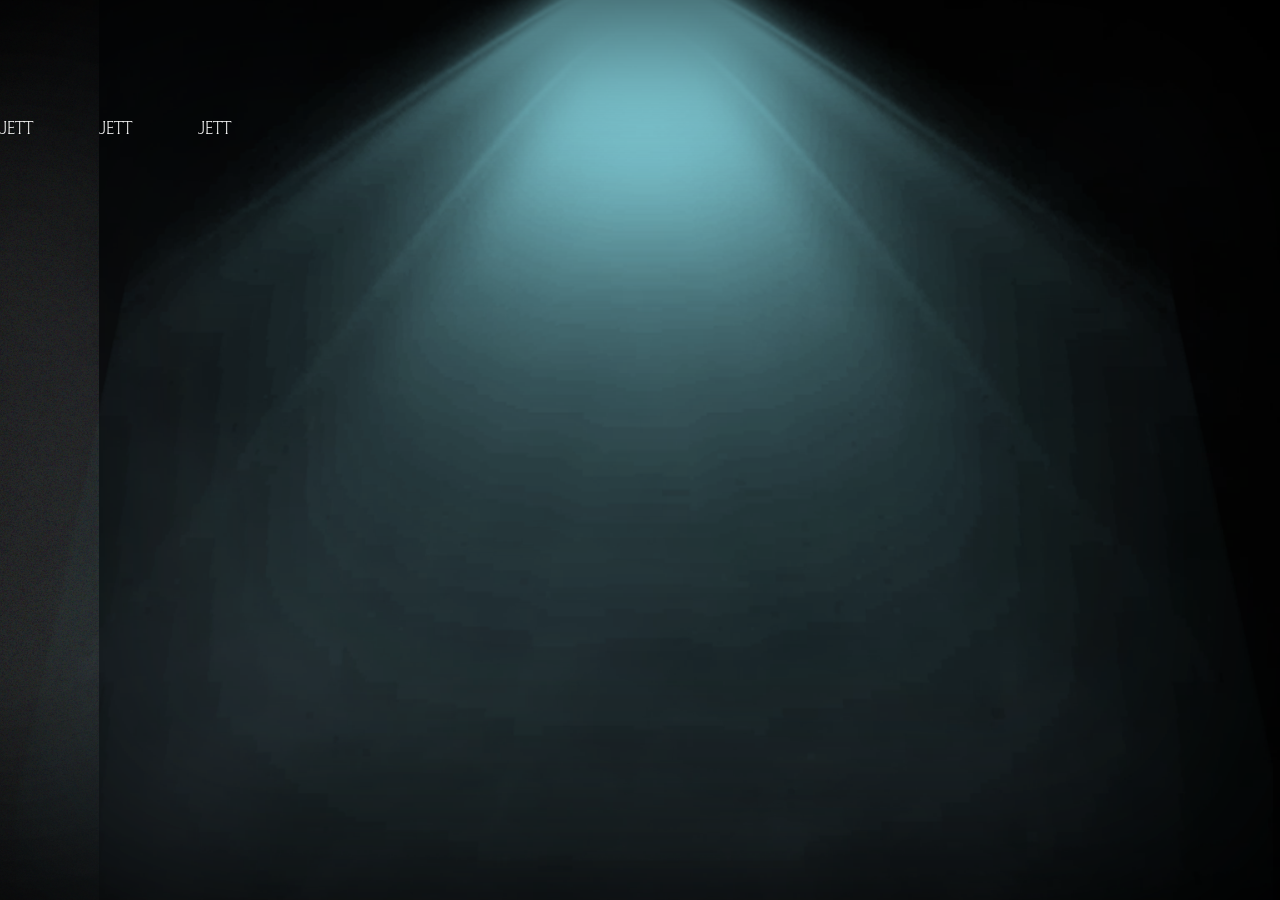
==== valorant-page.html @ 598722c2 "commit Raygard01" ====
<!DOCTYPE html>
<html lang="ru">
<head>
    <meta charset="UTF-8">
    <meta http-equiv="X-UA-Compatible" content="IE=edge">
    <meta name="viewport" content="width=device-width, initial-scale=1.0">
    <title>Godopic</title>
    <link rel="preconnect" href="https://fonts.googleapis.com">
    <link rel="preconnect" href="https://fonts.gstatic.com" crossorigin>
    <link href="https://fonts.googleapis.com/css2?family=Source+Sans+Pro:ital,wght@0,400;0,600;0,700;1,400;1,700&display=swap" rel="stylesheet">
    <link rel="stylesheet" href="assets/css/animate.css">

    <link rel="stylesheet" href="libs/bootstrap/css/bootstrap-reboot.min.css">
    <link rel="stylesheet" href="assets/libs/swiper/swiper-bundle.min.css"/>
    
    <link rel="stylesheet" href="assets/css/valorantPage.css">
    <link rel="stylesheet" href="assets/css/main.css">
</head>
<body class="body__valorant">

    <section class="showcase">
        <div class="showcase__conteint-wrapper">
            <div class="showcase__conteint">

                <div class="showcase-Slayders">

                    <div class="swiper-wrapper">

                        <div class="swiper-slide swhocase-Slayders__item">
                            <div class="showcase-Slayders__image-wrapper">
                                <div class="showcase-Slayders__image-left">
                                    <div class="showcase-Slayders__image" style="background-image: url(.//assets/img/imagesAnimation/1.png);"></div>
                                </div>
                                <div class="showcase-Slayders__image-right">
                                    <div class="showcase-Slayders__image" style="background-image: url(.//assets/img/imagesAnimation/1.png);"></div>
                                </div>
                            </div>
                            <p>Jett</p>
                        </div>

                        <div class="swiper-slide swhocase-Slayders__item">
                            <div class="showcase-Slayders__image-wrapper">
                                <div class="showcase-Slayders__image-left">
                                    <div class="showcase-Slayders__image" style="background-image: url(.//assets/img/imagesAnimation/1.png);"></div>
                                </div>
                                <div class="showcase-Slayders__image-right">
                                    <div class="showcase-Slayders__image" style="background-image: url(.//assets/img/imagesAnimation/1.png);"></div>
                                </div>
                            </div>
                            <p>Jett</p>
                        </div>

                        <div class="swiper-slide swhocase-Slayders__item">
                            <div class="showcase-Slayders__image-wrapper">
                                <div class="showcase-Slayders__image-left">
                                    <div class="showcase-Slayders__image" style="background-image: url(.//assets/img/imagesAnimation/1.png);"></div>
                                </div>
                                <div class="showcase-Slayders__image-right">
                                    <div class="showcase-Slayders__image" style="background-image: url(.//assets/img/imagesAnimation/1.png);"></div>
                                </div>
                            </div>
                            <p>Jett</p>
                        </div>

                    </div>
                </div>


            </div>
        </div>
        <video src=".//assets/video/smoke-background-optimized.mp4" id="showcase__video" class="showcase__conteint-video" autoplay loop muted></video>
    </section>


   <!--
    <div class="nextTine__Firs">
        <h1 class="nextTime__title">
            Находится в разработке
        </h1>
        <a href="index.html" class="btn__indexPage"> На Главную страницу</a>
    </div>

 <div class="slider swiper swiper-container">
        <div class="swiper-wrapper">
            <div class="cart__valorant  swiper-slide">
                <div class="wrapper__image-person">
                    <div class="background__color-cart"></div>
                    <img class="grens_color_person" src="assets/img/valorant/Valorant/Brimstone.png" alt="Brimstone">
                </div>
                <h2 class="title__name-person">Brimstone</h2>
            </div>
            <div class="cart__valorant swiper-slide">
                <div class="wrapper__image-person">
                    <div class="background__color-cart"></div>
                    <img class="grens_color_person " src="assets/img/valorant/Valorant/Viper.png" alt="Viper">
                </div>
                <h2 class="title__name-person">Viper</h2>
            </div>
            <div class="cart__valorant variants swiper-slide">
                <div class="wrapper__image-person">
                    <div class="background__color-cart"></div>
                    <img class="grens_color_person action" src="assets/img/valorant/Valorant/Omen.png" alt="Omen">
                </div>
                <h2 class="title__name-person">Omen</h2>
            </div>
            <div class="cart__valorant variants swiper-slide">
                <div class="wrapper__image-person">
                    <div class="background__color-cart"></div>
                    <img class="grens_color_person action" src="assets/img/valorant/Valorant/Killjoy.png" alt="Killjoy">
                </div>
                <h2 class="title__name-person">Killjoy</h2>
            </div>
            <div class="cart__valorant variants swiper-slide">
                <div class="wrapper__image-person">
                    <div class="background__color-cart"></div>
                    <img class="grens_color_person action" src="assets/img/valorant/Valorant/Cypher.png" alt="Cypher">
                </div>
                <h2 class="title__name-person">Cypher</h2>
            </div>
            <div class="cart__valorant variants swiper-slide">
                <div class="wrapper__image-person">
                    <div class="background__color-cart"></div>
                    <img class="grens_color_person action" src="assets/img/valorant/Valorant/Sova.png" alt="Sova">
                </div>
                <h2 class="title__name-person">Sova</h2>
            </div>
            <div class="cart__valorant variants swiper-slide">
                <div class="wrapper__image-person">
                    <div class="background__color-cart"></div>
                    <img class="grens_color_person action" src="assets/img/valorant/Valorant/Sage.png" alt="Sage">
                </div>
                <h2 class="title__name-person">Sage</h2>
            </div>
            <div class="cart__valorant variants swiper-slide">
                <div class="wrapper__image-person">
                    <div class="background__color-cart"></div>
                    <img class="grens_color_person action" src="assets/img/valorant/Valorant/Phoenix.png" alt="Phoenix">
                </div>
                <h2 class="title__name-person">Phoenix</h2>
            </div>
            <div class="cart__valorant variants swiper-slide">
                <div class="wrapper__image-person">
                    <div class="background__color-cart"></div>
                    <img class="grens_color_person action" src="assets/img/valorant/Valorant/Jett.png" alt="Jett">
                </div>
                <h2 class="title__name-person">Jett</h2>
            </div>
            <div class="cart__valorant variants swiper-slide">
                <div class="wrapper__image-person">
                    <div class="background__color-cart"></div>
                    <img class="grens_color_person action" src="assets/img/valorant/Valorant/Rayna.png" alt="Rayna">
                </div>
                <h2 class="title__name-person">Rayna</h2>
            </div>
            <div class="cart__valorant variants swiper-slide">
                <div class="wrapper__image-person">
                    <div class="background__color-cart"></div>
                    <img class="grens_color_person action" src="assets/img/valorant/Valorant/Raze.png" alt="Raze">
                </div>
                <h2 class="title__name-person">Raze</h2>
            </div>
            <div class="cart__valorant variants swiper-slide">
                <div class="wrapper__image-person">
                    <div class="background__color-cart"></div>
                    <img class="grens_color_person action" src="assets/img/valorant/Valorant/Breach.png" alt="Breach">
                </div>
                <h2 class="title__name-person">Breach</h2>
            </div>
            <div class="cart__valorant variants swiper-slide">
                <div class="wrapper__image-person">
                    <div class="background__color-cart"></div>
                    <img class="grens_color_person action" src="assets/img/valorant/Valorant/Skye.png" alt="Skye">
                </div>
                <h2 class="title__name-person">Skye</h2>
            </div>
            <div class="cart__valorant variants swiper-slide">
                <div class="wrapper__image-person">
                    <div class="background__color-cart"></div>
                    <img class="grens_color_person action" src="assets/img/valorant/Valorant/Yoru.png" alt="Yoru">
                </div>
                <h2 class="title__name-person">Yoru</h2>
            </div>
            <div class="cart__valorant variants swiper-slide">
                <div class="wrapper__image-person">
                    <div class="background__color-cart"></div>
                    <img class="grens_color_person action" src="assets/img/valorant/Valorant/Astra.png" alt="Astra">
                </div>
                <h2 class="title__name-person">Astra</h2>
            </div>
            <div class="cart__valorant variants swiper-slide">
                <div class="wrapper__image-person">
                    <div class="background__color-cart"></div>
                    <img class="grens_color_person action" src="assets/img/valorant/Valorant/KAYO.png" alt="KAY/O">
                </div>
                <h2 class="title__name-person">KAY/O</h2>
            </div>
            <div class="cart__valorant variants swiper-slide">
                <div class="wrapper__image-person">
                    <div class="background__color-cart"></div>
                    <img class="grens_color_person action" src="assets/img/valorant/Valorant/Chamber.png" alt="Chamber">
                </div>
                <h2 class="title__name-person">Chamber</h2>
            </div>
        </div>
        <div class="swiper-scrollbar"></div>
    </div>
-->


    <script src="assets/libs/swiper/swiper-bundle.min.js"></script>

    <script src="assets/js/new3dAnimation.js"></script>

</body>
</html>
---- assets/css/valorantPage.css ----
body, html {
    height: 100%;
}
.showcase::after {
    content: '';
    position: absolute;
    top: 0;
    left: 0;
    bottom: 0;
    right: 0;
    background-image: url(../img/imagesAnimation/light.png);
    background-size: cover;
    background-repeat: no-repeat;
    background-position: center -65px;
    animation: k-light 3s ease-in-out infinite;
}
.showcase {
    background-color: black;
    height: 100%;
    position: relative;
    color: #fff;
    overflow: hidden;
}
.showcase::before {
    content: '';
    width: 100%;
    height: 100%;
    position: absolute;
    z-index: 1;
    box-shadow: inset 0 0 500px #000;
}
.showcase__conteint-wrapper {
    position: absolute;
    z-index: 2;
    height: 100%;
    padding: 120px 0;
}
.showcase__conteint-wrapper::before {
    content: '';
    position: absolute;
    top: 0;
    right: 0;
    bottom: 0;
    left: 0;
    background-image: url(../img/imagesAnimation/glow.png);
    background-size: cover;
    background-repeat: no-repeat;
    background-position: center;
    animation: k-glow 1.8s ease-in-out infinite;
}
.showcase__conteint-video {
    position: absolute;
    top: 0;
    left: 0;
    width: 100%;
    height: 100%;
    object-fit: cover;
    opacity: 0.5;
}

/*.swhocase-Slayders__item {
    position: relative;
    height: calc(100vh - 240px);
}*/

/* animation*/

@keyframes k-light {
    0% {
        opacity: 0.2;
    }
    50% {
        opacity: 0.3;
    }
    100% {
        opacity: 0.2;
    }
}
@keyframes k-glow {
    0% {
        opacity: 0.6;
    }
    50% {
        opacity: 0.8;
    }
    100% {
        opacity: 0.6;
    }
}
---- assets/css/main.css ----
@font-face {
    font-family: 'Penumbra-HalfSerif';
    src: url('../font/Penumbra-HalfSerif-Std_35114.ttf');
    font-weight: normal;
}
@font-face {
    font-family: 'Penumbra-HalfSerif';
    src: url('../font/Penumbra-HalfSerif-Std-Bold_35111.ttf');
    font-weight: bold;
}
@font-face {
    font-family: 'Penumbra-HalfSerif';
    src: url('../font/Penumbra-HalfSerif-Std-Semibold_35113.ttf');
    font-weight: 700;
}
@font-face {
    font-family: 'Penumbra-HalfSerif';
    src: url('../font/Penumbra-HalfSerif-Std-Light_35112.ttf');
    font-weight: lighter
}

@font-face {
    font-family: 'VALORANT';
    src: url('../font/Valorant\ Font.ttf');
    font-weight: normal;
}

body {
    margin: 0;
    padding: 0;
    font-family: 'Penumbra-HalfSerif';
    font-weight: normal;
}

.body {
    background-color: rgb(255, 255, 255);
}

* {
    box-sizing: border-box;
}

ul, li {
   display: block;
   margin: 0;
   padding: 0;
}

h1, h2, h3, h4, h5, h6 {
    padding: 0;
    margin: 0;
}

p {
    margin: 0;
}
a {
    text-decoration: none;
    text-transform: none;
}

.btn {
    display: block;
    width: 300px;
    padding: 15px 0;
    text-align: center;
    align-items: center;
    font-size: 35px;
    font-weight: 700;
    text-decoration: none;
    color: #000;
}

.intro {
    max-height: 100vh;
    overflow: hidden;
    position: relative;
}
.intro:after {
    content: '';
    width: 100%;
    height: 100%;
    display: block;
    background-color: rgba(0, 0, 0, 0.3);
    position: absolute;
    top: 0;
    left: 0;
    z-index: 2;
}

.btn__audio {
    width: 60px;
    height: 55px;
    background-color: rgba(255, 255, 255, 0.1);
    position: absolute;
    z-index: 3;
    top: 90%;
}
.btn__audio:before {
    content: '';
    width: 50px;
    height: 50px;
    background: url('../img/icon/room-sound.png') no-repeat;
    position: absolute;
    top: 0;
    left: 3px;
}

.video {
    position: relative;
    padding-bottom: 42.25%;
    z-index: 1;
}

.video__media {
    width: 100%;
    height: auto;
    position: absolute;
    top: 0;
    left: 0;
}

.content__wrapper {
    width: 100%;
    height: 126px;
}
.preloyder {
    position: fixed;
    left: 0;
    top: 0;
    width: 100%;
    height: 100%;
    background: black;
    z-index: 70;
    transition: 1s all;
    opacity: 1;
    visibility: visible;
}
.loader {
    width: 75px;
    height: 75px;
    border: 10px solid rgb(192, 131, 0, 0.9);
    border-radius: 50%;
    border-top-color: #ffa600;
    position: fixed;
    left: 50px;
    bottom: 17px;
    animation: 2s spin infinite linear;
    z-index: 10;
}
@keyframes spin {
    from {
        transform: rotate(0deg);
    }
    to {
        transform: rotate(360deg);
    }
}
.done {
    opacity: 0;
    visibility: hidden;
}
.video_prelot_page {
    position: relative;
    padding-bottom: 42.25%;
}
.perlod_video {
    width: 100%;
    height: auto;
    position: absolute;
    top: 0;
    left: 0;
}

.btn__prevu {
    margin-left: auto;
    position: absolute;
    bottom: 20px;
    right: 30px;
    z-index: 5;
    background-color: cadetblue;
}

/* header */

.header {
    margin: 0;
    padding: 0;
    width: 100%;
    height: 250px;
    z-index: 1;
}


/*Valorant left page*/

.choice {
    display: flex;
}
.valorant__page {
    width: 49.5%;
    height: 100vh;
    background-color: #ece8e1;
    background: linear-gradient(336deg,  #f1f0ef, #ece8e1, #eee5d6);
    background-size: 400%;
    animation: gradient0 10s ease infinite;
    z-index: 1;
}
    
@keyframes gradient0 {
    0% {
        background-position: 0 50%;
    }
    50% {
        background-position: 100% 50%;
    }
    100% {
        background-position: 0% 50%;
    }
}

.con{
    width:1%;
    height:100vh;
    background: 
        linear-gradient(45deg, #111111 30%, transparent 20%) 0 -50px,
        linear-gradient(135deg, #111111 30%, transparent 20%) 0  -50px,
        linear-gradient(225deg, #111111 30%, transparent 20%),
        linear-gradient(315deg, #111111 30%, transparent 20%); 
    background-size: 30px 30px;
    background-color: #111111;
}

.valorant__page{
    position:relative;
    overflow:hidden;
}

.valorant__page:before{
    content:'';
    position:absolute;
    top:0; right:0;
    width:100%; 
    height:100%;
    background-color: #ff4655;
    border-right:35px solid #111111;
    
    -webkit-transform-origin:100% 100%;
    -ms-transform-origin:100% 100%;
    transform-origin:100% 100%;
    
    -webkit-transform:skewX(30deg);
    -ms-transform:skewX(30deg);
    transform:skewX(30deg);

    background: linear-gradient(336deg,  #ff5361, #7e46ff, #fc2f40);
    background-size: 400%;
    animation: gradient 10s ease infinite;
}

@keyframes gradient {
    0% {
        background-position: 0 50%;
    }
    50% {
        background-position: 100% 50%;
    }
    100% {
        background-position: 0% 50%;
    }
}

.valorant__animation-cubis {
    position: absolute;
    width: 100%;
    height: 100vh;
    background-image: url('../img/valorant/cubis.png');
    background-position: top;
    background-size: cover;
    z-index: 3;
}
.valorant__wrapper-block::before {
    content:'';
    position: absolute;
    top: 0;
    left: 0;
    width: 0;
    height: 100%;
    background: #ff21339a;
    border-radius: 0 200px 0 0;
    transition: all 1s ease;
}
.valorant__wrapper-block:hover:before {
	width: 100%;
}
.valorant__block-icons {
    position: absolute;
    top: 10px;
    left: 10px;
    width: 300px;
    height: 150px;
}
.valorant__block_icons {
    width: 100%;
    height: auto;
    z-index: 5;
}
.valorant__image-jett {
    width: 100%;
}
.valorant__wrapper-block {
    position: absolute;
    top: 280px;
    left: 15%;
    width: 500px;
    height: 700px;
    z-index: 20;
    overflow: hidden;

}
.valorant__btn {
    width: 120px;
    height: 160px;
    position: absolute;
    top: 60px;
    left: 320px;
}
.valorant__block-icon {
    position: absolute;
    top: 0;
    left: 0;
    display:block;
    background:url('../img/valorant/pq2si1uks8t41.png');
    background-size: 100% 100%;
    width:150px;
    height:150px;
    margin-left: 450px;
    border-radius:50%;
    animation:coin 0.3s infinite;;
}

@keyframes coin {
      0%   {
        width: 120px;
        margin-left:0px;
      }
      50%  {
        width: 0px;
        margin-left:60px;
      }
      100% {
        width: 120px;
        margin-left:0px;
      }
}

.valorant__block-title {
    width: 350px;
    position: absolute;
    top: 850px;
    left: 530px;
    z-index: 20;
}
.valorant__block-title::before {
    content:'';
    position: absolute;
    top: 0;
    left: -20px;
    width: 0;
    height: 100%;
    background: #ff21339a;
    border-radius: 0 50px;
    transition: all 1s ease;
}
.valorant__block-title:hover:before {
    width: 100%;
}
.valorant__block-title p {
    font-family: 'VALORANT';
    font-weight: normal;
    font-size: 60px;
    color: rgb(255, 255, 255);
}



/*Smite right page*/

.smite__page {
    position: relative;
    width: 49.5%;
    height: 100vh;
    background-color: #040b15;
    background: linear-gradient(300deg,  #071425, #112d52, #031d38);
    background-size: 400%;
    animation: gradient1 5s ease infinite;
}

    
@keyframes gradient1 {
    0% {
        background-position: 0 50%;
    }
    50% {
        background-position: 100% 50%;
    }
    100% {
        background-position: 0% 50%;
    }
}


.smite__block-logo {
    width: 450px;
    height: 200px;
    margin: 0 auto;
}

.smite__block_logo {
    width: 100%;
    height: auto;
}

.smite__btn {
    position: absolute;
    top: 280px;
    left: 29%;
    display: block;
    width: 400px;
    height: 500px;
    z-index: 20;
    transition: top 0.5s ease, left 0.5s ease, width 0.5s ease, height 0.5s ease, color 0.5s ease, box-shadow 0.5s ease;
}
.smite__btn:hover {
    width: 420px;
    height: 520px;
    top: 255px;
    left: 27.5%;
    color: rgb(253, 255, 151);
    box-shadow: rgb(255 255 255 / 64%) -2px 20px 150px;
}

.smite__block-wrapper {
    margin: 0 auto;
    border: 0.1rem solid #49422b;
}

.smite__block-image {
    width: 100%;
    height: 350px;
    overflow: hidden;
    background-image: url('../img/icon/smite_website_header.jpg');
    background-position: top;
    background-size: cover;
}

.smite__block_image {
    width: 200px;
    height: 400px;
}
.smite__block-icons {
    width: 100px;
    height: 100px;
    margin: -50px auto 0;
}
.smite__block_icons {
    width: 100px;
    height: auto;
    z-index: 2;
}
.smite__block-title {
    width: 100%;
    height: 200px;
    background: #050d1a;
    display: flex;
    justify-content: center;
    align-items: center;
    z-index: 1;
    margin-top: -50px;
}
.smite__block-title p {
    text-align: center;
    margin: 0 auto;
    font-size: 50px;
    font-weight: 700;
    text-decoration: none;
    color: #fff;
}



.title__program {
    font-size: 75px;
    color: #000;
    font-weight: bold;
    text-decoration: none;
}
.version__program {
    font-size: 35px;
    color: #000;
    margin-top: 150px;
}
.video__header {
    width: 100%;
    max-height: 250px;
    position: relative;
    z-index: 2;
}
.video__header_par {
    width: 100%;
    height: 250px;
    position: absolute;
    top: 0;
    left: 0;
    z-index: 2;
}
.body__content {
    height: 100%;
    overflow: hidden;
}
.header__smitePage {
    height: 280px;
    position: relative;
    z-index: 5;
}
.header__video-sinematiSmite {
    position: absolute;
    top: 0;
    left: 0;
    width: 100%;
    height: 100%;
    object-fit: cover;
    opacity: 0.9;
    z-index: 1;
}


/* main__unit */
.main__unit {
    overflow: hidden;
    z-index: 8;
}

.wrapper__titile-program {
    z-index: 3;
    padding: 10px 20px 0 0; 
}
.btn__back {
    position: absolute;
    width: 150px;
    height: 50px;
    padding: 8px;
    display: block;
    text-align: center;
    font-size: 20px;
    font-weight: 700;
    color: #190258;
    border: 2px solid #04f71800;
    background: linear-gradient(300deg,  #04f718, #d2e010, #e96f0a);
    transition: color 0.6s, border 0.5s;
    background-size: 250%;
    animation: gradient10 4s ease infinite;
    z-index: 10;
}

    
@keyframes gradient10 {
    0% {
        background-position: 0 50%;
    }
    50% {
        background-position: 100% 50%;
    }
    100% {
        background-position: 0% 50%;
    }
}

.btn__back:hover {
    color: #ffa600;
    border: 2px solid #c42eff;
}
.class-block-checkbox {
    padding: 5px 20px;
    display: flex;
    justify-content: space-between;
    background-color: rgb(104, 71, 10);
    border: 2px solid rgb(104, 71, 10);
    z-index: 5;
}
.button-block {
    width: 250px;
    height: 50px;
    font-family: 'Penumbra-HalfSerif';
    font-weight: normal;
    font-size: 32px;
    position: relative;
    padding: 0 0 0 55px;
    background-color: rgb(168, 103, 4);
    box-shadow: 0 2px 20px rgba(7, 5, 0, 0.308);
    border: 2px solid rgb(109, 81, 32);
    color: rgb(0, 0, 0);
    cursor: pointer;
    z-index: 9;
    transition: font-size 0.5s ease, font-weight 0.5s ease, color 0.5s ease, background-color 0.5s ease, box-shadow 0.5s ease, border 0.5s ease;
}
.button-block:hover {
    color: rgb(253, 255, 151);
    font-size: 35px;
    font-weight: bold;
    border: 2px solid rgb(19, 16, 11);
    background-color: rgb(196, 122, 12);
    box-shadow: 0 3px 20px rgba(41, 34, 4, 0.808);
}
.button-block.active {
    color: rgb(253, 255, 151);
    font-size: 35px;
    font-weight: 700;
    border: 2px solid rgb(19, 16, 11);
    background-color: rgb(196, 122, 12);
    box-shadow: 0 3px 20px rgba(41, 34, 4, 0.808);
}
.button-block__wrarior:before {
    content: '';
    width: 45px;
    height: 45px;
    background: url('../img/gods/warriors/icon/class_warrior.png') no-repeat top /cover;
    position: absolute;
    left: 3px;
    top: 1px;
}
.button-block__assassins:before {
    content: '';
    width: 45px;
    height: 45px;
    background: url('../img/gods/assassins/class_assassin.png') no-repeat top /cover;
    position: absolute;
    left: 3px;
    top: 1px;
}
.button-block__guardian:before {
    content: '';
    width: 45px;
    height: 45px;
    background: url('../img/gods/guardian/class_guardian.png') no-repeat top /cover;
    position: absolute;
    left: 3px;
    top: 1px;
}
.button-block__mage:before {
    content: '';
    width: 45px;
    height: 45px;
    background: url('../img/gods/magic/class_mage.png') no-repeat top /cover;
    position: absolute;
    left: 3px;
    top: 1px;
}
.button-block__hunter:before {
    content: '';
    width: 45px;
    height: 45px;
    background: url('../img/gods/hunter/class_hunter.png') no-repeat top /cover;
    position: absolute;
    left: 3px;
    top: 1px;
}
.tab__icons-gods-block {
    background-color: rgb(78, 74, 58);
    border: 2px solid rgb(19, 16, 11);
    height: 66.5vh;
    overflow: hidden;
}
.icon-gods_left, .icons-gods_right {
    width: 50%;
    height: 477px;
    padding: 5px;
    display: flex;
    flex-wrap: wrap;
    position: relative;
    overflow: auto;
    scroll-behavior: none;
}
.icon-gods_left::-webkit-scrollbar, .icons-gods_right::-webkit-scrollbar {
    width: 0;
  }
.tab__icons-gods {
    display: flex;
}
.tab__icons-gods-bloc_animatic {
    display: none;
    position: relative;
    height: 66.5vh;
    overflow: hidden;
    padding: 10px;
}
.tab__icons-gods-bloc_animatic.active {
    display: flex;
}
.icon-gods_static {
    margin: 5px;
}
.icon-gods_static > img {
    box-shadow: 0 3px 20px rgb(10, 9, 2);
}

.btn__icons {
    border: none;
    cursor: pointer;
    background: none;
    background-color: transparent;
    font: inherit;
}
.icons-gods_clicks {
    text-align: center;
    align-items: center;
    width: 150px;
    height: 145px;
    border: 2px solid rgb(0, 0, 0);
    margin-left: -2px;  
    margin-bottom: 10px;
    padding: 0;
    position: relative;
}
.icons-gods_clicks > .icon-gods_static > img {
    position: absolute;
    top: 6px;
    left: 9px;
    z-index: 15;
    box-shadow: 0 3px 20px rgb(10, 9, 2);
    transition: box-shadow 0.3s ease;
}
.icons-gods_clicks > .icon-gods_static> img:hover {
    width: 160px;
    height: 155px;
    top: -7px;
    left: -9px;
    box-shadow: 0 3px 70px rgb(247, 210, 2);
}
.defolt__icons > img {
    width: 128px;
    height: 128px;
}
.icon-gods_static_status,
.icon-gods_static_status-assassins,
.icon-gods_static_status-guardian,
.icon-gods_static_status-magic,
.icon-gods_static_status-hunter {
    display: none;
}
.icon-gods_static_status.active1, .icon-gods_static_status.active1 > img,
.icon-gods_static_status-assassins.active1, .icon-gods_static_status-assassins.active1 > img,
.icon-gods_static_status-guardian.active1, .icon-gods_static_status-guardian.active1 > img,
.icon-gods_static_status-magic.active1, .icon-gods_static_status-magic.active1 > img,
.icon-gods_static_status-hunter.active1, .icon-gods_static_status-hunter.active1 > img {
    display: block;
    z-index: 30;
}
.icon-gods_static_status.active2 > img,
.icon-gods_static_status-assassins.active2 > img,
.icon-gods_static_status-guardian.active2 > img,
.icon-gods_static_status-magic.active2 > img,
.icon-gods_static_status-hunter.active2 > img {
    width: 160px;
    height: 155px;
    top: -7px;
    left: -9px;
    box-shadow: 0 3px 70px rgb(247, 210, 2);
    z-index: 30;
}

.over__wrapper {
    width: 100%;
    height: 100%;
    position: absolute;
    z-index: 20;
    opacity: 0;
}
.btn__pic-god, .btn__cleer {
    border: none;
    cursor: pointer;
    background: none;
    background-color: transparent;
    font: inherit;
    text-transform:uppercase;
    width: 350px;
    height: 70px;
    font-size: 33px;
    font-weight: 700;
    box-shadow: 0 3px 20px rgb(10, 9, 2);
    transition: color 0.4s ease, font-size 0.4s ease, box-shadow 0.4s ease;
}
.btn__pic-god:hover, .btn__cleer:hover {
    color: rgb(223, 224, 137);
    font-size: 35px;
    box-shadow: 0 5px 50px rgb(92, 80, 49);
}
.btn__pic-god {
    margin-left: 300px;
}
.btn__cleer {
    margin-left: 815px;
}
.btn__wrapper-block {
    padding: 27px 15px;
    justify-content: space-between;
    position: absolute;
    top: 463px;
}

#modal__wrapper {
    width: 100%;
    height: 100%;
    display: none;
}
#modal__wrapper.active {
    display: block;
    z-index: 60;
}
@keyframes modalsion {
    0% {
        opacity: 0.1;
    }
    50% {
        opacity: 0.6;
    }
    100% {
        opacity: 1;
    }
}
#modal__overlay {
    position: absolute;
    top: 0;
    left: 0;
    width: 100%;
    height: 100%;
    z-index: 60;
}
.modal__window {
    margin: 0 auto;
    width: 950px;
    text-align: center;
    z-index: 62;
    transform: translate(-50%, -50%);
    position: fixed;
    top: 50%;
    left: 50%;
    display: none;
}
#modal__window_amaterasu.active1,
#modal__window_achilles.active1,
#modal__window_belona.active1,
#modal__window_vamana.active1,
#modal__window_gercyles.active1,
#modal__window_gilgamesh.active1,
#modal__window_horus.active1,
#modal__window_guan-yu.active1,
#modal__window_king-arthur.active1,
#modal__window_cu-chulainn.active1,
#modal__window_mulan.active1,
#modal__window_nike.active1,
#modal__window_odin.active1,
#modal__window_osiris.active1,
#modal__window_sun-wukong.active1,
#modal__window_tir.active1,
#modal__window_chaac.active1,
#modal__window_erlanп-shen.active1 {
    display: block;
}

.cart__wrapper > img {
    margin: 10px 0;
    border: 2px solid #000;
}
.closs {
    border: none;
    cursor: pointer;
    background: none;
    background-color: transparent;
    font: inherit;
    margin-left: 350px;
    margin-bottom: 10px;
    position: relative;
}
.closs:after {
    content: '';
    width: 35px;
    height: 2px;
    background-color: #000;
    position: absolute;
    transform:rotate(45deg)
}
.closs:before {
    content: '';
    width: 35px;
    height: 2px;
    background-color: #000;
    position: absolute;
    transform:rotate(-45deg)
}

.description__block {
    margin-right: 20px;
    padding: 5px 10px;
    background-color: #071325d5;
    color: #fff;
}
.description__text {
    margin-top: 10px;
    text-align: left;
}

#mute-toggle{
    width: 50px;
    height: 50px;
    background: url("url/to/unmuted/icon.jpg");
    cursor: pointer;
}
#mute-toggle.toggled{
    background: url("url/to/muted/icon.jpg") !important;
}


/* Valorant */

.cart__valorant {
    position: relative;
    margin: 50px auto;
    width: 230px;
    height: 300px;
    background: linear-gradient(210deg,  #4d4555, #342f3c, #241e25);
    border: 5px solid #353235;
    overflow: hidden;
    margin-left: 20px;
}
.cart__valorant:hover {
    cursor: pointer;
}

.cart__valorant.variants {
    border: 5px solid #7d9e99;
    filter: drop-shadow(0px 0px 0px #347a6a);
    background: #231d2c;
}
.grens_color_person.action {
    filter: invert(0%) sepia(100%) saturate(1800%) hue-rotate(130deg) brightness(100%) contrast(75%);
}
.background__color-cart {
    width: 100%;
    height: 100%;
    position: absolute;
    z-index: 5;
}
.wrapper__image-person {
    width: 100%;
}
.wrapper__image-person > img {
    width: 160%;
    margin-left: -60px;
    z-index: 5;
}
.title__name-person {
    font-family: 'VALORANT';
    font-size: 36px;
    text-align: center;
    color: #fff;
    z-index: 8;
    position: absolute;
    top: 75%;
    left: 20%;
}

.body__valorant {
    background-color: #111111;
}

.swiper {
    width: 1450px;
    height: 400px;
  }

.nextTine__Firs {
    margin-bottom: 250px;
  }
.nextTime__title {
    margin-top: 20px;
    margin-bottom: 50px;
    font-size: 60px;
    font-weight: 700;
    color: #ece8e1;
    text-align: center;
}
.btn__indexPage {
    width: 350px;
    height: 50px;
    display: block;
    margin: 0 auto;
    padding: 7px;
    text-align: center;
    align-items: center;
    border-radius: 50px;
    font-size: 25px;
    font-weight: 700;
    border: 2px solid #eee5d600;
    color: #09ff00;
    background: linear-gradient(336deg,  #ff53b7, #8310ee, #0ee0d6);
    background-size: 300%;
    transition: color 0.6s, border 0.5s;
    animation: gradient11 4s ease infinite;
}

    
@keyframes gradient11 {
    0% {
        background-position: 0 50%;
    }
    50% {
        background-position: 100% 50%;
    }
    100% {
        background-position: 0% 50%;
    }
}
.btn__indexPage:hover {
    color: rgb(8, 68, 11);
    border: 2px solid #455044;
}
.title__contetList {
    font-size: 25px;
    color: #253825;
}
.wrapper__titile-program_timeMod {
    width: 500px;
    height: 150px;
    margin: 0 auto;
}
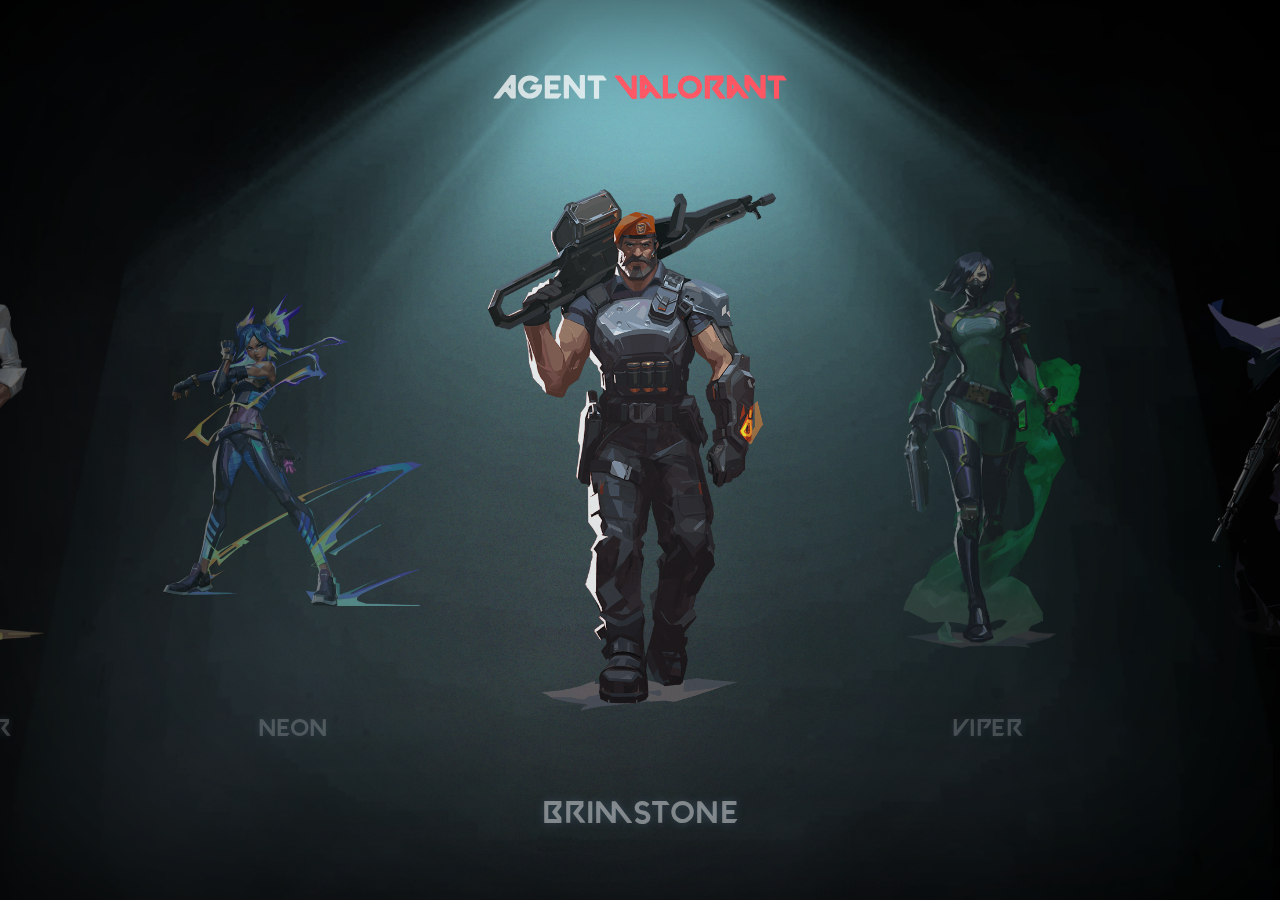
==== commit 2a4c2459: "Valorant Page ready" ====
--- a/valorant-page.html
+++ b/valorant-page.html
@@ -8,58 +8,224 @@
     <link rel="preconnect" href="https://fonts.googleapis.com">
     <link rel="preconnect" href="https://fonts.gstatic.com" crossorigin>
     <link href="https://fonts.googleapis.com/css2?family=Source+Sans+Pro:ital,wght@0,400;0,600;0,700;1,400;1,700&display=swap" rel="stylesheet">
-    <link rel="stylesheet" href="assets/css/animate.css">
 
     <link rel="stylesheet" href="libs/bootstrap/css/bootstrap-reboot.min.css">
     <link rel="stylesheet" href="assets/libs/swiper/swiper-bundle.min.css"/>
     
     <link rel="stylesheet" href="assets/css/valorantPage.css">
     <link rel="stylesheet" href="assets/css/main.css">
+    <link rel="stylesheet" href="assets/css/media.css">
 </head>
 <body class="body__valorant">
 
     <section class="showcase">
+
+        <h2 class="showcase__header">Agent <span>Valorant</span></h2>
+
         <div class="showcase__conteint-wrapper">
             <div class="showcase__conteint">
 
-                <div class="showcase-Slayders">
+                <div class="showcase-carousel">
 
                     <div class="swiper-wrapper">
 
-                        <div class="swiper-slide swhocase-Slayders__item">
-                            <div class="showcase-Slayders__image-wrapper">
-                                <div class="showcase-Slayders__image-left">
-                                    <div class="showcase-Slayders__image" style="background-image: url(.//assets/img/imagesAnimation/1.png);"></div>
-                                </div>
-                                <div class="showcase-Slayders__image-right">
-                                    <div class="showcase-Slayders__image" style="background-image: url(.//assets/img/imagesAnimation/1.png);"></div>
-                                </div>
-                            </div>
+                        <div class="swiper-slide showcase-carousel__item">
+							<div class="showcase-carousel__image-wrapper">
+								<div class="showcase-carousel__image-left">
+									<div class="showcase-carousel__image" style="background-image: url(assets/img/valorant/Valorant/Brimstone.png);"></div>
+								</div>
+								<div class="showcase-carousel__image-right">
+									<div class="showcase-carousel__image" style="background-image: url(assets/img/valorant/Valorant/Brimstone.png);"></div>
+								</div>
+							</div>
+                            <p>Brimstone</p>
+                        </div>
+                        <div class="swiper-slide showcase-carousel__item">
+							<div class="showcase-carousel__image-wrapper">
+								<div class="showcase-carousel__image-left">
+									<div class="showcase-carousel__image" style="background-image: url(assets/img/valorant/Valorant/Viper.png);"></div>
+								</div>
+								<div class="showcase-carousel__image-right">
+									<div class="showcase-carousel__image" style="background-image: url(assets/img/valorant/Valorant/Viper.png);"></div>
+								</div>
+							</div>
+                            <p>viper</p>
+                        </div>
+                        <div class="swiper-slide showcase-carousel__item">
+							<div class="showcase-carousel__image-wrapper">
+								<div class="showcase-carousel__image-left">
+									<div class="showcase-carousel__image" style="background-image: url(assets/img/valorant/Valorant/Omen.png);"></div>
+								</div>
+								<div class="showcase-carousel__image-right">
+									<div class="showcase-carousel__image" style="background-image: url(assets/img/valorant/Valorant/Omen.png);"></div>
+								</div>
+							</div>
+                            <p>Omen</p>
+                        </div>
+                        <div class="swiper-slide showcase-carousel__item">
+							<div class="showcase-carousel__image-wrapper">
+								<div class="showcase-carousel__image-left">
+									<div class="showcase-carousel__image" style="background-image: url(assets/img/valorant/Valorant/Killjoy.png);"></div>
+								</div>
+								<div class="showcase-carousel__image-right">
+									<div class="showcase-carousel__image" style="background-image: url(assets/img/valorant/Valorant/Killjoy.png);"></div>
+								</div>
+							</div>
+                            <p>KillJoY</p>
+                        </div>
+                        <div class="swiper-slide showcase-carousel__item">
+							<div class="showcase-carousel__image-wrapper">
+								<div class="showcase-carousel__image-left">
+									<div class="showcase-carousel__image" style="background-image: url(assets/img/valorant/Valorant/Cypher.png);"></div>
+								</div>
+								<div class="showcase-carousel__image-right">
+									<div class="showcase-carousel__image" style="background-image: url(assets/img/valorant/Valorant/Cypher.png);"></div>
+								</div>
+							</div>
+                            <p>Cypher</p>
+                        </div>
+                        <div class="swiper-slide showcase-carousel__item">
+							<div class="showcase-carousel__image-wrapper">
+								<div class="showcase-carousel__image-left">
+									<div class="showcase-carousel__image" style="background-image: url(assets/img/valorant/Valorant/Sova.png);"></div>
+								</div>
+								<div class="showcase-carousel__image-right">
+									<div class="showcase-carousel__image" style="background-image: url(assets/img/valorant/Valorant/Sova.png);"></div>
+								</div>
+							</div>
+                            <p>soVA</p>
+                        </div>
+                        <div class="swiper-slide showcase-carousel__item">
+							<div class="showcase-carousel__image-wrapper">
+								<div class="showcase-carousel__image-left">
+									<div class="showcase-carousel__image" style="background-image: url(assets/img/valorant/Valorant/Sage.png);"></div>
+								</div>
+								<div class="showcase-carousel__image-right">
+									<div class="showcase-carousel__image" style="background-image: url(assets/img/valorant/Valorant/Sage.png);"></div>
+								</div>
+							</div>
+                            <p>SAGe</p>
+                        </div>
+                        <div class="swiper-slide showcase-carousel__item">
+							<div class="showcase-carousel__image-wrapper">
+								<div class="showcase-carousel__image-left">
+									<div class="showcase-carousel__image" style="background-image: url(assets/img/valorant/Valorant/Phoenix.png);"></div>
+								</div>
+								<div class="showcase-carousel__image-right">
+									<div class="showcase-carousel__image" style="background-image: url(assets/img/valorant/Valorant/Phoenix.png);"></div>
+								</div>
+							</div>
+                            <p>phoeNix</p>
+                        </div>
+                        <div class="swiper-slide showcase-carousel__item">
+							<div class="showcase-carousel__image-wrapper">
+								<div class="showcase-carousel__image-left">
+									<div class="showcase-carousel__image" style="background-image: url(assets/img/valorant/Valorant/Jett.png);"></div>
+								</div>
+								<div class="showcase-carousel__image-right">
+									<div class="showcase-carousel__image" style="background-image: url(assets/img/valorant/Valorant/Jett.png);"></div>
+								</div>
+							</div>
                             <p>Jett</p>
                         </div>
-
-                        <div class="swiper-slide swhocase-Slayders__item">
-                            <div class="showcase-Slayders__image-wrapper">
-                                <div class="showcase-Slayders__image-left">
-                                    <div class="showcase-Slayders__image" style="background-image: url(.//assets/img/imagesAnimation/1.png);"></div>
-                                </div>
-                                <div class="showcase-Slayders__image-right">
-                                    <div class="showcase-Slayders__image" style="background-image: url(.//assets/img/imagesAnimation/1.png);"></div>
-                                </div>
-                            </div>
-                            <p>Jett</p>
-                        </div>
-
-                        <div class="swiper-slide swhocase-Slayders__item">
-                            <div class="showcase-Slayders__image-wrapper">
-                                <div class="showcase-Slayders__image-left">
-                                    <div class="showcase-Slayders__image" style="background-image: url(.//assets/img/imagesAnimation/1.png);"></div>
-                                </div>
-                                <div class="showcase-Slayders__image-right">
-                                    <div class="showcase-Slayders__image" style="background-image: url(.//assets/img/imagesAnimation/1.png);"></div>
-                                </div>
-                            </div>
-                            <p>Jett</p>
+                        <div class="swiper-slide showcase-carousel__item">
+							<div class="showcase-carousel__image-wrapper">
+								<div class="showcase-carousel__image-left">
+									<div class="showcase-carousel__image" style="background-image: url(assets/img/valorant/Valorant/Rayna.png);"></div>
+								</div>
+								<div class="showcase-carousel__image-right">
+									<div class="showcase-carousel__image" style="background-image: url(assets/img/valorant/Valorant/Rayna.png);"></div>
+								</div>
+							</div>
+                            <p>Reyna</p>
+                        </div>
+                        <div class="swiper-slide showcase-carousel__item">
+							<div class="showcase-carousel__image-wrapper">
+								<div class="showcase-carousel__image-left">
+									<div class="showcase-carousel__image" style="background-image: url(assets/img/valorant/Valorant/Raze.png);"></div>
+								</div>
+								<div class="showcase-carousel__image-right">
+									<div class="showcase-carousel__image" style="background-image: url(assets/img/valorant/Valorant/Raze.png);"></div>
+								</div>
+							</div>
+                            <p>RaZe</p>
+                        </div>
+                        <div class="swiper-slide showcase-carousel__item">
+							<div class="showcase-carousel__image-wrapper">
+								<div class="showcase-carousel__image-left">
+									<div class="showcase-carousel__image" style="background-image: url(assets/img/valorant/Valorant/Breach.png);"></div>
+								</div>
+								<div class="showcase-carousel__image-right">
+									<div class="showcase-carousel__image" style="background-image: url(assets/img/valorant/Valorant/Breach.png);"></div>
+								</div>
+							</div>
+                            <p>BreAch</p>
+                        </div>
+                        <div class="swiper-slide showcase-carousel__item">
+							<div class="showcase-carousel__image-wrapper">
+								<div class="showcase-carousel__image-left">
+									<div class="showcase-carousel__image" style="background-image: url(assets/img/valorant/Valorant/Skye.png);"></div>
+								</div>
+								<div class="showcase-carousel__image-right">
+									<div class="showcase-carousel__image" style="background-image: url(assets/img/valorant/Valorant/Skye.png);"></div>
+								</div>
+							</div>
+                            <p>SkYe</p>
+                        </div>
+                        <div class="swiper-slide showcase-carousel__item">
+							<div class="showcase-carousel__image-wrapper">
+								<div class="showcase-carousel__image-left">
+									<div class="showcase-carousel__image" style="background-image: url(assets/img/valorant/Valorant/Yoru.png);"></div>
+								</div>
+								<div class="showcase-carousel__image-right">
+									<div class="showcase-carousel__image" style="background-image: url(assets/img/valorant/Valorant/Yoru.png);"></div>
+								</div>
+							</div>
+                            <p>Yoru</p>
+                        </div>
+                        <div class="swiper-slide showcase-carousel__item">
+							<div class="showcase-carousel__image-wrapper">
+								<div class="showcase-carousel__image-left">
+									<div class="showcase-carousel__image" style="background-image: url(assets/img/valorant/Valorant/Astra.png);"></div>
+								</div>
+								<div class="showcase-carousel__image-right">
+									<div class="showcase-carousel__image" style="background-image: url(assets/img/valorant/Valorant/Astra.png);"></div>
+								</div>
+							</div>
+                            <p>Astra</p>
+                        </div>
+                        <div class="swiper-slide showcase-carousel__item">
+							<div class="showcase-carousel__image-wrapper">
+								<div class="showcase-carousel__image-left">
+									<div class="showcase-carousel__image" style="background-image: url(assets/img/valorant/Valorant/KAYO.png);"></div>
+								</div>
+								<div class="showcase-carousel__image-right">
+									<div class="showcase-carousel__image" style="background-image: url(assets/img/valorant/Valorant/KAYO.png);"></div>
+								</div>
+							</div>
+                            <p>KAY/O</p>
+                        </div>
+                        <div class="swiper-slide showcase-carousel__item">
+							<div class="showcase-carousel__image-wrapper">
+								<div class="showcase-carousel__image-left">
+									<div class="showcase-carousel__image" style="background-image: url(assets/img/valorant/Valorant/Chamber.png);"></div>
+								</div>
+								<div class="showcase-carousel__image-right">
+									<div class="showcase-carousel__image" style="background-image: url(assets/img/valorant/Valorant/Chamber.png);"></div>
+								</div>
+							</div>
+                            <p>Chamber</p>
+                        </div>
+                        <div class="swiper-slide showcase-carousel__item">
+							<div class="showcase-carousel__image-wrapper">
+								<div class="showcase-carousel__image-left">
+									<div class="showcase-carousel__image" style="background-image: url(assets/img/valorant/Valorant/Neon.png);"></div>
+								</div>
+								<div class="showcase-carousel__image-right">
+									<div class="showcase-carousel__image" style="background-image: url(assets/img/valorant/Valorant/Neon.png);"></div>
+								</div>
+							</div>
+                            <p>Neon</p>
                         </div>
 
                     </div>
@@ -68,6 +234,7 @@
 
             </div>
         </div>
+
         <video src=".//assets/video/smoke-background-optimized.mp4" id="showcase__video" class="showcase__conteint-video" autoplay loop muted></video>
     </section>
 
--- a/assets/css/valorantPage.css
+++ b/assets/css/valorantPage.css
@@ -1,8 +1,64 @@
+/* USER VARIABLES SECTION */
+
+:root {
+	--accent: #dd2a57;
+	--text: #333;
+	--regular-text: 16px;
+	--lineheight: 1.65;
+	--userfont: roboto-st, sans-serif;
+	--systemfont: -apple-system, BlinkMacSystemFont, Arial, sans-serif;
+	--padding: 120px;
+	--transition: cubic-bezier(.4, 0, 0, 1);
+}
+
+/* BOOTSTRAP SETTINGS SECTION */
+
+/* gutter 20px (10px + 10px). Comment this code for default gutter start at 1.5rem (24px) wide. */
+.container, .container-fluid, .container-lg, .container-md, .container-sm, .container-xl, .container-xxl { --bs-gutter-x: .625rem; }
+.row, .row > * { --bs-gutter-x: 1.25rem; }
+
+/* FONTS LOAD SECTION */
+
+@font-face { src: url("../fonts/roboto-regular-webfont.woff2") format("woff2"); font-family: "roboto-st"; font-weight: 400; font-style: normal; }
+@font-face { src: url("../fonts/roboto-italic-webfont.woff2") format("woff2"); font-family: "roboto-st"; font-weight: 400; font-style: italic; }
+@font-face { src: url("../fonts/roboto-bold-webfont.woff2") format("woff2"); font-family: "roboto-st"; font-weight: 700; font-style: normal; }
+@font-face { src: url("../fonts/roboto-bolditalic-webfont.woff2") format("woff2"); font-family: "roboto-st"; font-weight: 700; font-style: italic; }
+@font-face {
+    font-family: 'VALORANT';
+    src: url('../font/Valorant\ Font.ttf');
+    font-weight: normal;
+}
+
+/* GENERAL CSS SETTINGS */
+
+::placeholder { color: #666; }
+::selection { background-color: var(--accent); color: #fff; }
+input, textarea { outline: none; }
+input:focus:required:invalid, textarea:focus:required:invalid { border-color: red; }
+input:required:valid, textarea:required:valid { border-color: green; }
+
+body {
+	font-family: var(--userfont);
+	font-size: var(--regular-text);
+	line-height: var(--lineheight);
+	color: var(--text);
+	min-width: 320px;
+	position: relative;
+	overflow-x: hidden;
+}
+
 
 
 
 body, html {
     height: 100%;
+}
+.showcase {
+    background-color: black;
+    height: 100%;
+    position: relative;
+    color: #fff;
+    overflow: hidden;
 }
 .showcase::after {
     content: '';
@@ -14,15 +70,8 @@
     background-image: url(../img/imagesAnimation/light.png);
     background-size: cover;
     background-repeat: no-repeat;
-    background-position: center -65px;
+    background-position: center -85px;
     animation: k-light 3s ease-in-out infinite;
-}
-.showcase {
-    background-color: black;
-    height: 100%;
-    position: relative;
-    color: #fff;
-    overflow: hidden;
 }
 .showcase::before {
     content: '';
@@ -32,11 +81,36 @@
     z-index: 1;
     box-shadow: inset 0 0 500px #000;
 }
+
+.showcase__conteint-video {
+    position: absolute;
+    top: 0;
+    left: 0;
+    width: 100%;
+    height: 100%;
+    object-fit: cover;
+    opacity: 0.5;
+}
+.showcase__header {
+    position: absolute;
+    text-align: center;
+    width: 100%;
+    top: 64px;
+    z-index: 1;
+    font-family: 'VALORANT';
+    font-size: 32px;
+    color: rgb(255, 255, 255, .75);
+}
+.showcase__header span {
+    color: #ff5361;
+}
+
 .showcase__conteint-wrapper {
     position: absolute;
     z-index: 2;
-    height: 100%;
-    padding: 120px 0;
+    width: 100%;
+    height: 100%;
+    padding: var(--padding);
 }
 .showcase__conteint-wrapper::before {
     content: '';
@@ -46,26 +120,66 @@
     bottom: 0;
     left: 0;
     background-image: url(../img/imagesAnimation/glow.png);
+    background-position: center;
+    background-repeat: no-repeat;
     background-size: cover;
+    animation: k-glow 1.8s ease-in-out infinite;
+}
+
+.showcase-carousel__item {
+    position: relative;
+    height: calc(100vh - var(--padding)*2);
+    text-align: center;
+    opacity: 0.4;
+    transform: scale(.75);
+    transition: opacity 1.8s var(--transition), transform 1.8s var(--transition);
+}
+.showcase-carousel__item.swiper-slide-active {
+    opacity: 0.85;
+    transform: scale(.98);
+}
+.showcase-carousel__image-wrapper > * {
+    position: absolute;
+    width: 100%;
+    height: 100%;
+    perspective: 150px;
+    transform-style: preserve-3d;
+}
+
+.showcase-carousel__image {
+    position: absolute;
+    width: 100%;
+    height: 100%;
+    background-size: contain;
+    background-position: center;
     background-repeat: no-repeat;
-    background-position: center;
-    animation: k-glow 1.8s ease-in-out infinite;
-}
-.showcase__conteint-video {
-    position: absolute;
-    top: 0;
-    left: 0;
-    width: 100%;
-    height: 100%;
-    object-fit: cover;
-    opacity: 0.5;
-}
-
-/*.swhocase-Slayders__item {
-    position: relative;
-    height: calc(100vh - 240px);
-}*/
-
+}
+.showcase-carousel__item p {
+    position: absolute;
+    bottom: -70px;
+    width: 100%;
+    font-family: 'VALORANT';
+    font-size: 32px;
+    color: rgb(255, 255, 255, .5);
+    text-shadow: rgb(58 78 94) 0 0 10px;
+}
+
+.showcase-carousel__image-left {
+    perspective-origin: left center;
+    clip-path: polygon(0 0, 50% 0, 50% 100%, 0 100%);
+}
+.showcase-carousel__image-right {
+    perspective-origin: right center;
+    clip-path: polygon(50% 0, 100% 0, 100% 100%, 50% 100%);
+}
+.showcase-carousel__image-left .showcase-carousel__image {
+    animation: k-left-side 3s ease-in-out infinite;
+    animation-direction: alternate;
+}
+.showcase-carousel__image-right .showcase-carousel__image {
+    animation: k-right-side 3s ease-in-out infinite;
+    animation-direction: alternate;
+}
 /* animation*/
 
 @keyframes k-light {
@@ -89,4 +203,21 @@
     100% {
         opacity: 0.6;
     }
+}
+
+@keyframes k-left-side {
+    0% {
+        transform: rotate(-0.5deg) scaleX(.99);
+    }
+    100% {
+        transform: rotate(0deg) scaleX(1);
+    }
+}
+@keyframes k-right-side {
+    0% {
+        transform: rotate(0deg) scaleX(1);
+    }
+    100% {
+        transform: rotate(0.5deg) scaleX(.99);
+    }
 }--- a/assets/css/media.css
+++ b/assets/css/media.css
@@ -0,0 +1,68 @@
+/* === DESKTOP FIRST === */
+
+/* xl <= Extra extra large (xxl) */
+@media (max-width : 1400px) {
+
+	.showcase__content {
+		max-width: 1200px;
+		margin: auto;
+	}
+
+}
+
+/* lg <= Extra large (xl) */
+@media (max-width : 1200px) {
+
+}
+
+/* md <= Large (lg) */
+@media (max-width : 992px) {
+
+}
+
+/* sm <= Medium (md) */
+@media (max-width : 768px) {
+
+}
+
+/* xs <= Small (sm) */
+@media (max-width : 576px) {
+
+}
+
+
+/* === MOBILE FIRST === */
+
+/* Custom (xs) */
+@media (min-width : 0) {
+
+}
+
+/* Small (sm) */
+@media (min-width : 576px) {
+
+}
+
+/* Medium (md) */
+@media (min-width : 768px) {
+
+}
+
+/* Large (lg) */
+@media (min-width : 992px) {
+
+}
+
+/* Extra large (xl) */
+@media (min-width : 1200px) {
+	.text {
+		font-size: 18px;
+	}
+}
+
+/* Extra extra large (xxl) */
+@media (min-width : 1400px) {
+	.text {
+		font-size: 22px;
+	}
+}
